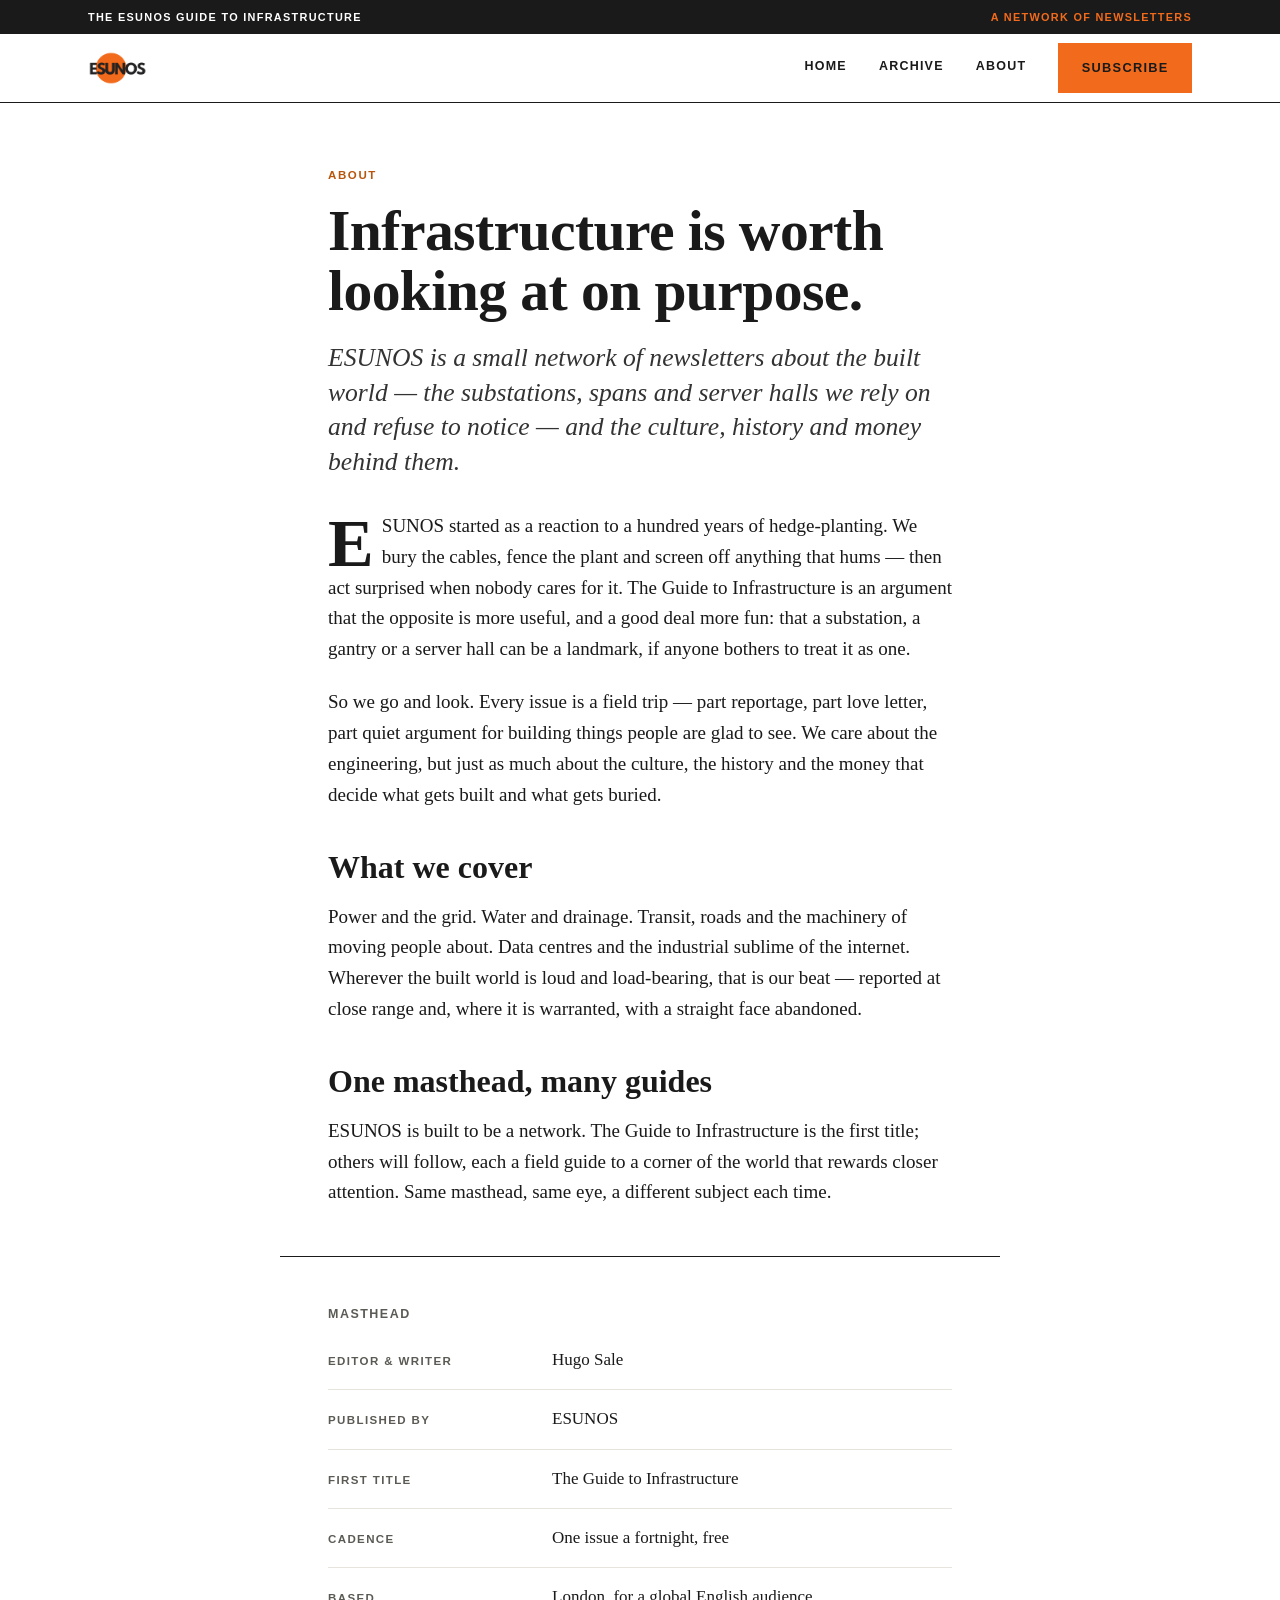
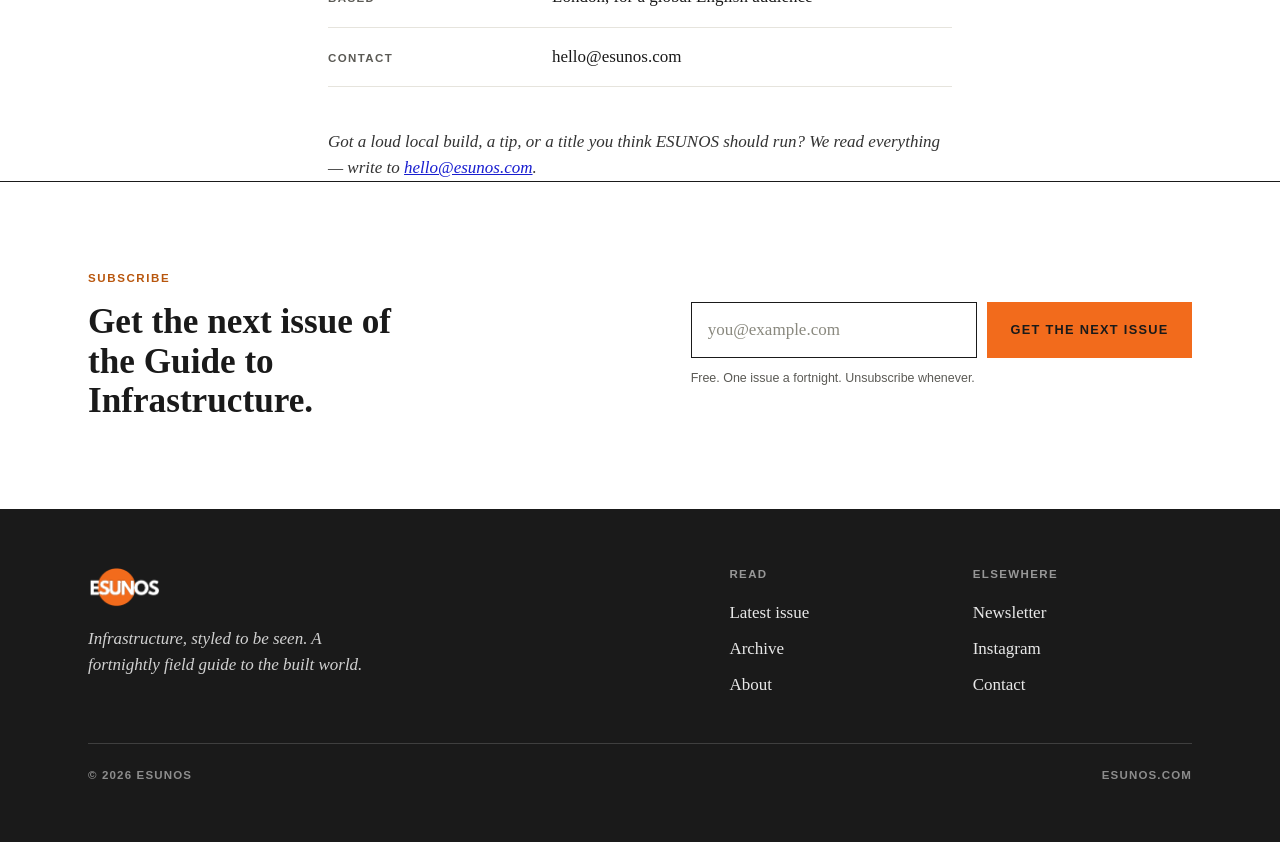
==== about.html @ c588db17 "Changes as usual" ====
<!DOCTYPE html>
<html lang="en">
<head>
  <meta charset="utf-8">
  <meta name="viewport" content="width=device-width, initial-scale=1">

  <!-- data-ref [O0000] -->
  <title>About — ESUNOS</title>
  <!-- data-ref [O0001] -->
  <meta name="description" content="ESUNOS is a network of newsletters about the built world — the substations, spans and server halls we rely on and refuse to notice — and the culture, history and money behind them.">

  <link rel="canonical" href="https://esunos.com/about.html">
  <link rel="icon" href="favicon.svg" type="image/svg+xml">
  <meta name="theme-color" content="#f26b1c">

  <!-- Open Graph / social share -->
  <meta property="og:type" content="website">
  <meta property="og:site_name" content="ESUNOS">
  <meta property="og:title" content="About — ESUNOS">
  <meta property="og:description" content="A network of newsletters about the built world, styled to be seen.">
  <meta property="og:url" content="https://esunos.com/about.html">
  <meta property="og:image" content="https://esunos.com/og-image.png">
  <meta name="twitter:card" content="summary_large_image">

  <link rel="stylesheet" href="styles.css">
</head>
<body>
  <a class="skip-link" href="#main">Skip to content</a>

  <!-- ===================== UTILITY BAR ===================== -->
  <div class="utilitybar">
    <div class="wrap">
      <!-- data-ref [O0600] -->
      <span data-ref="[O0600]">The ESUNOS Guide to Infrastructure</span>
      <!-- data-ref [O7700] -->
      <span class="utilitybar__issue" data-ref="[O7700]">A Network of Newsletters</span>
    </div>
  </div>

  <!-- ===================== MASTHEAD / NAV ===================== -->
  <header class="masthead">
    <div class="wrap">
      <a class="logo-link" href="index.html" aria-label="ESUNOS home">
        <img class="logo" src="logo.png" alt="ESUNOS" width="297" height="172">
      </a>
      <nav class="mainnav" aria-label="Primary">
        <div class="mainnav__links">
          <!-- data-ref [O6202] --><a class="navlink" href="index.html" data-ref="[O6202]">Home</a>
          <!-- data-ref [O6802] --><a class="navlink" href="index.html#dispatches" data-ref="[O6802]">Archive</a>
          <!-- data-ref [O7602] --><a class="navlink" href="about.html" aria-current="page" data-ref="[O7602]">About</a>
        </div>
        <a class="btn btn--orange" href="#subscribe">Subscribe</a>
      </nav>
    </div>
  </header>

  <main id="main">
    <article class="article">

      <!-- ===================== ABOUT HEADER ===================== -->
      <header class="read about-head">
        <!-- data-ref [O2507] -->
        <p class="eyebrow about__eyebrow" data-ref="[O2507]">About</p>
        <!-- data-ref [O2508] -->
        <h1 class="article__title" data-ref="[O2508]">Infrastructure is worth looking at on purpose.</h1>
        <!-- data-ref [O2514] -->
        <p class="article__deck" data-ref="[O2514]">ESUNOS is a small network of newsletters about the built world — the substations, spans and server halls we rely on and refuse to notice — and the culture, history and money behind them.</p>
      </header>

      <!-- ===================== ABOUT BODY ===================== -->
      <div class="read article__body">
        <!-- data-ref [O2520] -->
        <p data-ref="[O2520]">ESUNOS started as a reaction to a hundred years of hedge-planting. We bury the cables, fence the plant and screen off anything that hums — then act surprised when nobody cares for it. The Guide to Infrastructure is an argument that the opposite is more useful, and a good deal more fun: that a substation, a gantry or a server hall can be a landmark, if anyone bothers to treat it as one.</p>
        <!-- data-ref [O2529] -->
        <p data-ref="[O2529]">So we go and look. Every issue is a field trip — part reportage, part love letter, part quiet argument for building things people are glad to see. We care about the engineering, but just as much about the culture, the history and the money that decide what gets built and what gets buried.</p>

        <!-- data-ref [O2535] -->
        <h2 data-ref="[O2535]">What we cover</h2>
        <!-- data-ref [O2537] -->
        <p data-ref="[O2537]">Power and the grid. Water and drainage. Transit, roads and the machinery of moving people about. Data centres and the industrial sublime of the internet. Wherever the built world is loud and load-bearing, that is our beat — reported at close range and, where it is warranted, with a straight face abandoned.</p>

        <!-- data-ref [O2544] -->
        <h2 data-ref="[O2544]">One masthead, many guides</h2>
        <!-- data-ref [O2546] -->
        <p data-ref="[O2546]">ESUNOS is built to be a network. The Guide to Infrastructure is the first title; others will follow, each a field guide to a corner of the world that rewards closer attention. Same masthead, same eye, a different subject each time.</p>
      </div>

      <!-- ===================== MASTHEAD / CREDITS ===================== -->
      <section class="read about-masthead" aria-labelledby="masthead-heading">
        <!-- data-ref [O2553] -->
        <h2 class="label about-masthead__heading" id="masthead-heading" data-ref="[O2553]">Masthead</h2>
        <dl class="about-credits">
          <div class="about-credits__row">
            <!-- data-ref [O2555] --><dt class="about-credits__label" data-ref="[O2555]">Editor &amp; writer</dt>
            <!-- data-ref [O4355] --><dd class="about-credits__value" data-ref="[O4355]">Hugo Sale</dd>
          </div>
          <div class="about-credits__row">
            <!-- data-ref [O2558] --><dt class="about-credits__label" data-ref="[O2558]">Published by</dt>
            <!-- data-ref [O4358] --><dd class="about-credits__value" data-ref="[O4358]">ESUNOS</dd>
          </div>
          <div class="about-credits__row">
            <!-- data-ref [O2560] --><dt class="about-credits__label" data-ref="[O2560]">First title</dt>
            <!-- data-ref [O4360] --><dd class="about-credits__value" data-ref="[O4360]">The Guide to Infrastructure</dd>
          </div>
          <div class="about-credits__row">
            <!-- data-ref [O2563] --><dt class="about-credits__label" data-ref="[O2563]">Cadence</dt>
            <!-- data-ref [O4362] --><dd class="about-credits__value" data-ref="[O4362]">One issue a fortnight, free</dd>
          </div>
          <div class="about-credits__row">
            <!-- data-ref [O2565] --><dt class="about-credits__label" data-ref="[O2565]">Based</dt>
            <!-- data-ref [O4365] --><dd class="about-credits__value" data-ref="[O4365]">London, for a global English audience</dd>
          </div>
          <div class="about-credits__row">
            <!-- data-ref [O2567] --><dt class="about-credits__label" data-ref="[O2567]">Contact</dt>
            <!-- data-ref [O4367] --><dd class="about-credits__value" data-ref="[O4367]">hello@esunos.com</dd>
          </div>
        </dl>
      </section>

      <!-- ===================== CONTACT / PITCH ===================== -->
      <section class="read about-contact">
        <!-- data-ref [O2570] -->
        <p class="about-contact__line" data-ref="[O2570]">Got a loud local build, a tip, or a title you think ESUNOS should run? We read everything — write to <a href="mailto:hello@esunos.com">hello@esunos.com</a>.</p>
      </section>

    </article>

    <!-- ===================== CLOSING SUBSCRIBE BAND ===================== -->
    <section class="closing" id="subscribe" aria-labelledby="closing-heading">
      <div class="wrap closing__grid">
        <div>
          <!-- data-ref [O0676] -->
          <p class="eyebrow closing__eyebrow" data-ref="[O0676]">Subscribe</p>
          <!-- data-ref [O0677] -->
          <h2 class="closing__heading" id="closing-heading" data-ref="[O0677]">Get the next issue of the Guide to Infrastructure.</h2>
        </div>
        <form class="signup" data-esp="PLACEHOLDER" novalidate>
          <div class="signup__row">
            <label class="visually-hidden" for="about-email">Email address</label>
            <!-- data-ref [O5377] -->
            <input class="signup__input" id="about-email" name="email" type="email"
                   inputmode="email" autocomplete="email" required
                   placeholder="you@example.com" data-ref="[O5377]"
                   aria-describedby="about-note">
            <button class="btn btn--orange" type="submit">Get the next issue</button>
          </div>
          <!-- data-ref [O5380] -->
          <p class="signup__note" id="about-note" data-ref="[O5380]">Free. One issue a fortnight. Unsubscribe whenever.</p>
          <p class="signup__success" role="status" aria-live="polite">Thanks — check your inbox to confirm your subscription.</p>
        </form>
      </div>
    </section>
  </main>

  <!-- ===================== FOOTER ===================== -->
  <footer class="sitefooter">
    <div class="wrap">
      <div class="footer__top">
        <div class="footer__brand">
          <img class="logo logo--footer" src="logo-light.png" alt="ESUNOS" width="297" height="172">
          <!-- data-ref [O0690] -->
          <p class="footer__tagline" data-ref="[O0690]">Infrastructure, styled to be seen. A fortnightly field guide to the built world.</p>
        </div>
        <div class="footer__cols">
          <div>
            <!-- data-ref [O5688] -->
            <p class="footer__colhead" data-ref="[O5688]">Read</p>
            <ul class="footer__links">
              <!-- data-ref [O5689] --><li><a href="issue-01.html" data-ref="[O5689]">Latest issue</a></li>
              <!-- data-ref [O5691] --><li><a href="index.html#dispatches" data-ref="[O5691]">Archive</a></li>
              <!-- data-ref [O5692] --><li><a href="about.html" data-ref="[O5692]">About</a></li>
            </ul>
          </div>
          <div>
            <!-- data-ref [O7688] -->
            <p class="footer__colhead" data-ref="[O7688]">Elsewhere</p>
            <ul class="footer__links">
              <!-- data-ref [O7689] --><li><a href="index.html#subscribe" data-ref="[O7689]">Newsletter</a></li>
              <!-- data-ref [O7691] --><li><a href="about.html" data-ref="[O7691]">Instagram</a></li>
              <!-- data-ref [O7692] --><li><a href="about.html" data-ref="[O7692]">Contact</a></li>
            </ul>
          </div>
        </div>
      </div>
      <div class="footer__bottom">
        <!-- data-ref [O0696] -->
        <span data-ref="[O0696]">© 2026 ESUNOS</span>
        <!-- data-ref [O8696] -->
        <span data-ref="[O8696]">esunos.com</span>
      </div>
    </div>
  </footer>

  <script src="subscribe.js" defer></script>
</body>
</html>
---- styles.css ----
/* =============================================================
   ESUNOS — Landing page styles
   Grounded in: ESUNOS Website Sketch (page 1), build audit
   (2026-09-21), brand notes. Colours sampled directly from the
   sketch render. See README.md and CONTENT.md.
   ============================================================= */

/* ---- Design tokens ---------------------------------------- */
:root {
  /* Neutrals (the ~90% base) */
  --ink:            #1a1a1a;   /* text, utility bar, footer      */
  --paper:          #ffffff;   /* main background                */
  --paper-warm:     #f9f8f4;   /* alternating band background    */
  --paper-place:    #f4f1ea;   /* image placeholder fill         */
  --meta:           #5b5a55;   /* secondary / meta text (>=4.5:1) */
  --hairline:       #e6e4dd;   /* rules on light backgrounds     */
  --hairline-ink:   rgba(255,255,255,.16); /* rules on dark      */

  /* Accents (the ~10%) — used sparingly, never as large fills */
  --orange:         #f26b1c;   /* BRAND orange: logo + CTA fills */
  --orange-deep:    #b8560d;   /* orange TEXT on light bg (~4.8:1)*/
  --blue:           #191ed0;   /* secondary accent, sparingly    */

  --on-orange:      #1a1a1a;   /* ink text on orange (~6.9:1)    */
  --on-ink:         #ffffff;   /* text on ink                    */

  /* Type */
  --serif: "Times New Roman", Times, "Liberation Serif", Georgia, serif;
  --sans:  "Helvetica Neue", Arial, "Segoe UI", system-ui, -apple-system, sans-serif;

  /* Layout */
  --wrap: 1200px;
  --gutter: clamp(1rem, 4vw, 3rem);
  --rule: 1px solid var(--hairline);
}

/* ---- Reset ------------------------------------------------- */
*, *::before, *::after { box-sizing: border-box; }
* { margin: 0; }
html { -webkit-text-size-adjust: 100%; scroll-behavior: smooth; }
body {
  font-family: var(--serif);
  color: var(--ink);
  background: var(--paper);
  line-height: 1.55;
  font-size: 1.0625rem;
  -webkit-font-smoothing: antialiased;
  text-rendering: optimizeLegibility;
}
img, svg { display: block; max-width: 100%; }
a { color: inherit; }
button { font: inherit; cursor: pointer; }
input { font: inherit; }
:focus-visible {
  outline: 2px solid var(--blue);
  outline-offset: 2px;
}
@media (prefers-reduced-motion: reduce) {
  html { scroll-behavior: auto; }
  * { transition: none !important; animation: none !important; }
}

/* ---- Helpers ----------------------------------------------- */
.wrap { width: 100%; max-width: var(--wrap); margin-inline: auto; padding-inline: var(--gutter); }

.eyebrow {                     /* small uppercase UI label */
  font-family: var(--sans);
  font-size: .72rem;
  font-weight: 700;
  letter-spacing: .14em;
  text-transform: uppercase;
}
.label {                       /* medium uppercase label */
  font-family: var(--sans);
  font-size: .78rem;
  font-weight: 700;
  letter-spacing: .12em;
  text-transform: uppercase;
  color: var(--meta);
}
.accent-orange { color: var(--orange-deep); }
.accent-blue   { color: var(--blue); }

.skip-link {
  position: absolute; left: -999px; top: 0; z-index: 100;
  background: var(--ink); color: var(--on-ink);
  padding: .6rem 1rem; font-family: var(--sans); font-size: .85rem;
}
.skip-link:focus { left: .5rem; top: .5rem; }

.visually-hidden {
  position: absolute !important; width: 1px; height: 1px;
  padding: 0; margin: -1px; overflow: hidden; clip: rect(0 0 0 0);
  white-space: nowrap; border: 0;
}

/* ---- Buttons ----------------------------------------------- */
.btn {
  display: inline-block;
  font-family: var(--sans);
  font-size: .8rem;
  font-weight: 700;
  letter-spacing: .1em;
  text-transform: uppercase;
  text-decoration: none;
  padding: .85rem 1.4rem;
  border: 1px solid transparent;
  transition: background-color .15s ease, color .15s ease;
  white-space: nowrap;
}
.btn--orange { background: var(--orange); color: var(--on-orange); }
.btn--orange:hover { background: #e05f11; }
.btn--ink { background: var(--ink); color: var(--on-ink); }
.btn--ink:hover { background: #000; }

/* ---- Utility bar ------------------------------------------- */
.utilitybar {
  background: var(--ink);
  color: var(--on-ink);
}
.utilitybar .wrap {
  display: flex; justify-content: space-between; align-items: center;
  gap: 1rem; min-height: 34px;
  font-family: var(--sans); font-size: .68rem;
  font-weight: 700; letter-spacing: .12em; text-transform: uppercase;
}
.utilitybar__issue { color: var(--orange); }  /* orange on ink = ~5.7:1 */

/* ---- Header / nav ------------------------------------------ */
.masthead {
  position: sticky; top: 0; z-index: 50;
  background: var(--paper);
  border-bottom: 1px solid var(--ink);
}
.masthead .wrap {
  display: flex; align-items: center; justify-content: space-between;
  gap: 1rem; min-height: 68px;
}
.logo-link { display: inline-flex; align-items: center; }
.logo {                          /* the ESUNOS mark (raster, transparent) */
  height: 34px; width: auto; display: block;
}
@media (max-width: 640px) { .logo { height: 30px; } }
.mainnav { display: flex; align-items: center; gap: clamp(1rem, 2.5vw, 2.2rem); }
.mainnav__links { display: flex; gap: clamp(1rem, 2.5vw, 2.2rem); }
.mainnav a.navlink {
  font-family: var(--sans); font-size: .78rem; font-weight: 700;
  letter-spacing: .1em; text-transform: uppercase; text-decoration: none;
  color: var(--ink); padding: .3rem 0; border-bottom: 2px solid transparent;
}
.mainnav a.navlink:hover { border-bottom-color: var(--orange); }

/* ---- Section rhythm ---------------------------------------- */
main > section { padding-block: clamp(3rem, 7vw, 5.5rem); }
.section-rule { border: 0; border-top: var(--rule); margin: 0; }

/* ---- Hero -------------------------------------------------- */
.hero__eyebrow { color: var(--orange-deep); margin-bottom: 1.4rem; }
.hero__title {
  font-weight: 700;
  font-size: clamp(2.6rem, 7vw, 4.7rem);
  line-height: 1.02;
  letter-spacing: -.01em;
  max-width: 14ch;
  margin-bottom: 1.6rem;
}
.hero__deck {
  font-style: italic;
  font-size: clamp(1.15rem, 2.2vw, 1.45rem);
  line-height: 1.4;
  color: #333;
  max-width: 42ch;
  margin-bottom: 2.2rem;
}

/* ---- Subscribe form (hero + closing band) ------------------ */
.signup { max-width: 34rem; }
.signup__row { display: flex; flex-wrap: wrap; gap: .6rem; }
.signup__input {
  flex: 1 1 16rem;
  min-width: 0;
  padding: .85rem 1rem;
  border: 1px solid var(--ink);
  background: var(--paper);
  color: var(--ink);
  border-radius: 0;
}
.signup__input::placeholder { color: #8a897f; }
.signup__note {
  font-family: var(--sans); font-size: .78rem; color: var(--meta);
  margin-top: .7rem;
}
.signup__success {
  display: none;
  font-family: var(--sans); font-size: .9rem; font-weight: 600;
  color: var(--ink);
  border-left: 3px solid var(--orange);
  padding: .4rem 0 .4rem .9rem;
}
.signup.is-success .signup__row,
.signup.is-success .signup__note { display: none; }
.signup.is-success .signup__success { display: block; }

/* ---- Featured issue --------------------------------------- */
.featured__grid {
  display: grid;
  grid-template-columns: 1.7fr 1fr;
  gap: clamp(2rem, 5vw, 4rem);
  align-items: start;
}
.featured__label { color: var(--meta); margin-bottom: 1.2rem; }
.figure {
  border: 1px solid var(--hairline);
  background: var(--paper-place);
  aspect-ratio: 16 / 10;
  display: flex; align-items: flex-end;
  padding: 1rem 1.2rem;
}
.figure__caption {
  font-family: var(--sans); font-size: .72rem; font-weight: 700;
  letter-spacing: .1em; text-transform: uppercase; color: var(--meta);
}
.featured__headline {
  font-weight: 700;
  font-size: clamp(1.8rem, 3.4vw, 2.5rem);
  line-height: 1.08;
  margin: 1.6rem 0 1rem;
}
.featured__headline a { text-decoration: none; }
.featured__headline a:hover { text-decoration: underline; }
.featured__body { max-width: 52ch; margin-bottom: 1.8rem; }
.featured__foot { display: flex; align-items: center; gap: 1.2rem; flex-wrap: wrap; }
.featured__byline { font-style: italic; color: var(--meta); font-size: .95rem; }

/* In this issue (right rail) */
.rail__heading {
  color: var(--ink); padding-bottom: .9rem;
  border-bottom: 1px solid var(--ink); margin-bottom: .2rem;
}
.rail__list { list-style: none; padding: 0; margin: 0 0 1.8rem; }
.rail__item {
  display: grid; grid-template-columns: 2.2rem 1fr; gap: .4rem;
  padding: .85rem 0; border-bottom: var(--rule);
  align-items: baseline;
}
.rail__num {
  font-family: var(--sans); font-weight: 700; font-size: .82rem;
  color: var(--orange-deep); letter-spacing: .04em;
}
.rail__title { font-size: 1.02rem; line-height: 1.3; }

/* Blue stat box (the only solid accent fill) */
.statbox { background: var(--blue); color: #fff; padding: 1.5rem 1.6rem; }
.statbox__label {
  font-family: var(--sans); font-size: .72rem; font-weight: 700;
  letter-spacing: .12em; text-transform: uppercase; opacity: .85;
}
.statbox__number {
  font-family: var(--serif); font-weight: 700; font-size: 3rem;
  line-height: 1; margin: .3rem 0 .6rem;
}
.statbox__caption { font-size: .98rem; line-height: 1.4; opacity: .92; }

/* ---- Recent dispatches ------------------------------------ */
.dispatches__head {
  display: flex; justify-content: space-between; align-items: baseline;
  gap: 1rem; flex-wrap: wrap;
  padding-bottom: 1rem; border-bottom: 1px solid var(--ink);
  margin-bottom: 2rem;
}
.dispatches__title { font-weight: 700; font-size: clamp(1.7rem, 3vw, 2.3rem); }
.dispatches__more {
  font-family: var(--sans); font-size: .78rem; font-weight: 700;
  letter-spacing: .1em; text-transform: uppercase;
  color: var(--blue); text-decoration: none;
}
.dispatches__more:hover { text-decoration: underline; }
.dispatch-grid {
  display: grid; grid-template-columns: repeat(3, 1fr);
  gap: clamp(1.4rem, 3vw, 2.4rem) clamp(1.6rem, 3.5vw, 3rem);
}
.dispatch { border-top: 1px solid var(--ink); padding-top: 1rem; }
.dispatch__kicker { margin-bottom: .7rem; }
.dispatch__kicker.is-orange { color: var(--orange-deep); }
.dispatch__kicker.is-blue   { color: var(--blue); }
.dispatch__title {
  font-weight: 700; font-size: 1.3rem; line-height: 1.14; margin-bottom: .8rem;
}
.dispatch__title a { text-decoration: none; }
.dispatch__title a:hover { text-decoration: underline; }
.dispatch__meta { font-family: var(--sans); font-size: .76rem; color: var(--meta); letter-spacing: .03em; }

/* ---- Network band ----------------------------------------- */
.network { background: var(--paper-warm); }
.network__label { color: var(--meta); margin-bottom: 1rem; }
.network__heading {
  font-weight: 700; font-size: clamp(1.7rem, 3.2vw, 2.4rem);
  line-height: 1.1; max-width: 22ch; margin-bottom: 2.4rem;
}
.guide-grid { display: grid; grid-template-columns: repeat(3, 1fr); gap: clamp(1rem, 2.5vw, 1.6rem); }
.guide {
  background: var(--paper);
  border: 1px solid var(--hairline);
  padding: 1.4rem 1.5rem 1.6rem;
  min-height: 8.5rem;
}
.guide--live { border-color: var(--ink); }
.guide__status {
  display: flex; align-items: center; justify-content: space-between;
  gap: .5rem; margin-bottom: 1rem;
}
.guide__status .eyebrow { color: var(--meta); }
.guide--live .guide__status .eyebrow { color: var(--orange-deep); }
.guide__dot { width: .6rem; height: .6rem; border-radius: 50%; background: var(--orange); }
.guide__title { font-weight: 700; font-size: 1.4rem; line-height: 1.1; margin-bottom: .5rem; }
.guide--coming .guide__title { color: var(--meta); }
.guide__desc { font-size: .98rem; color: var(--meta); }

/* ---- Closing subscribe band ------------------------------- */
.closing { border-top: 1px solid var(--ink); }
.closing__grid {
  display: grid; grid-template-columns: 1.1fr 1fr;
  gap: clamp(1.5rem, 4vw, 3.5rem); align-items: center;
}
.closing__eyebrow { color: var(--orange-deep); margin-bottom: .9rem; }
.closing__heading {
  font-weight: 700; font-size: clamp(1.6rem, 3vw, 2.2rem);
  line-height: 1.12; max-width: 20ch;
}

/* ---- Footer ------------------------------------------------ */
.sitefooter { background: var(--ink); color: var(--on-ink); }
.sitefooter .wrap { padding-block: clamp(2.6rem, 5vw, 3.6rem); }
.footer__top {
  display: grid; grid-template-columns: 1.3fr 1fr; gap: 2.5rem;
  padding-bottom: 2.2rem; border-bottom: 1px solid var(--hairline-ink);
}
.footer__brand .logo--footer { height: 42px; margin-bottom: 1.1rem; }
.footer__tagline { font-style: italic; max-width: 34ch; color: rgba(255,255,255,.8); }
.footer__cols { display: grid; grid-template-columns: 1fr 1fr; gap: 1.5rem; }
.footer__colhead {
  font-family: var(--sans); font-size: .72rem; font-weight: 700;
  letter-spacing: .12em; text-transform: uppercase;
  color: rgba(255,255,255,.55); margin-bottom: 1rem;
}
.footer__links { list-style: none; padding: 0; margin: 0; }
.footer__links li { margin-bottom: .6rem; }
.footer__links a { text-decoration: none; color: rgba(255,255,255,.9); }
.footer__links a:hover { color: var(--orange); }
.footer__bottom {
  display: flex; justify-content: space-between; gap: 1rem; flex-wrap: wrap;
  padding-top: 1.4rem;
  font-family: var(--sans); font-size: .72rem; font-weight: 700;
  letter-spacing: .1em; text-transform: uppercase; color: rgba(255,255,255,.5);
}

/* ---- Responsive -------------------------------------------- */
@media (max-width: 900px) {
  .featured__grid { grid-template-columns: 1fr; }
  .closing__grid { grid-template-columns: 1fr; }
  .dispatch-grid { grid-template-columns: repeat(2, 1fr); }
  .footer__top { grid-template-columns: 1fr; gap: 2rem; }
}
@media (max-width: 640px) {
  .mainnav__links { display: none; }          /* keep logo + Subscribe */
  .utilitybar__issue { display: none; }
  .dispatch-grid { grid-template-columns: 1fr; }
  .guide-grid { grid-template-columns: 1fr; }
  .hero__title { font-size: clamp(2.3rem, 11vw, 3rem); }
  .statbox__number { font-size: 2.5rem; }
}

/* =============================================================
   ARTICLE / ISSUE PAGE  (issue-01.html)
   Shares tokens, header, footer and forms with the landing page.
   Grounded in the Website Sketch, page 2.
   ============================================================= */

/* Centred reading column */
.read { width: 100%; max-width: 720px; margin-inline: auto; padding-inline: var(--gutter); }

.article { padding-top: clamp(2.5rem, 6vw, 4rem); }

/* --- Article header --- */
.article__meta { display: flex; align-items: center; gap: .8rem; flex-wrap: wrap; margin-bottom: 1.4rem; }
.pill {
  display: inline-block; background: var(--blue); color: #fff;
  font-family: var(--sans); font-size: .68rem; font-weight: 700;
  letter-spacing: .12em; text-transform: uppercase; padding: .35rem .6rem;
}
.article__kicker { color: var(--meta); }
.article__title {
  font-weight: 700; font-size: clamp(2.2rem, 5.5vw, 3.6rem);
  line-height: 1.05; letter-spacing: -.01em; margin-bottom: 1.2rem;
}
.article__deck {
  font-style: italic; font-size: clamp(1.2rem, 2.4vw, 1.6rem);
  line-height: 1.35; color: #333; margin-bottom: 2rem;
}
.byline {
  display: flex; align-items: center; gap: .9rem;
  padding: 1.1rem 0; border-top: var(--rule); border-bottom: var(--rule);
}
.byline__avatar {
  width: 44px; height: 44px; border-radius: 50%; flex: none;
  background: var(--paper-place); border: 1px solid var(--hairline);
  object-fit: cover; overflow: hidden;
  display: flex; align-items: center; justify-content: center;
  font-family: var(--sans); font-size: .55rem; font-weight: 700;
  letter-spacing: .08em; color: var(--meta); text-align: center; text-transform: uppercase;
}
.byline__name { font-family: var(--sans); font-weight: 700; font-size: .82rem; letter-spacing: .06em; text-transform: uppercase; }
.byline__meta { font-family: var(--sans); font-size: .78rem; color: var(--meta); margin-top: .15rem; }

/* --- Figures / photo areas --- */
.figure--bleed {
  aspect-ratio: 16 / 9; margin-block: clamp(2rem, 5vw, 3.5rem);
  border-block: 1px solid var(--hairline);
}
.figure--inline { aspect-ratio: 3 / 2; margin-block: clamp(1.8rem, 4vw, 2.8rem); }
.figure__caption { line-height: 1.4; }

/* --- Article body --- */
.article__body { font-size: 1.1875rem; line-height: 1.62; }
.article__body > p { margin-bottom: 1.4rem; }
.article__body > p:first-of-type::first-letter {
  float: left; font-weight: 700; font-size: 3.6em; line-height: .82;
  padding: .06em .12em .02em 0; color: var(--ink);
}
.article__body h2 {
  font-weight: 700; font-size: clamp(1.5rem, 3vw, 2rem);
  line-height: 1.15; margin: 2.4rem 0 1rem;
}
.article__body a { color: var(--blue); }

.pullquote {
  border-top: 3px solid var(--orange);
  margin: 2.6rem 0; padding-top: 1.4rem;
}
.pullquote p {
  font-weight: 700; font-size: clamp(1.5rem, 3vw, 2rem);
  line-height: 1.18; margin-bottom: .9rem;
}
.pullquote cite {
  font-family: var(--sans); font-style: normal; font-size: .74rem;
  font-weight: 700; letter-spacing: .1em; text-transform: uppercase; color: var(--meta);
}

.keylist { list-style: none; padding: 0; margin: 1.6rem 0; }
.keylist li {
  display: grid; grid-template-columns: 2.4rem 1fr; gap: .5rem;
  padding: 1.1rem 0; border-bottom: var(--rule); align-items: baseline;
}
.keylist__num { font-family: var(--sans); font-weight: 700; font-size: .9rem; color: var(--orange-deep); }
.keylist b { font-weight: 700; }

/* --- Back link --- */
.article__back { padding-top: clamp(1.5rem, 4vw, 2.5rem); }
.article__back a {
  font-family: var(--sans); font-size: .78rem; font-weight: 700;
  letter-spacing: .08em; text-transform: uppercase; text-decoration: none; color: var(--blue);
}
.article__back a:hover { text-decoration: underline; }

/* --- About page --- */
.about__eyebrow { color: var(--orange-deep); margin-bottom: 1rem; }
.about-masthead {
  padding-top: clamp(2rem, 5vw, 3rem);
  margin-top: clamp(2rem, 5vw, 3rem);
  border-top: 1px solid var(--ink);
}
.about-masthead__heading { color: var(--meta); margin-bottom: .4rem; }
.about-credits { display: grid; }
.about-credits__row {
  display: grid; grid-template-columns: 13rem 1fr; gap: 1rem;
  padding: 1rem 0; border-bottom: var(--rule); align-items: baseline;
}
.about-credits__label {
  font-family: var(--sans); font-size: .72rem; font-weight: 700;
  letter-spacing: .12em; text-transform: uppercase; color: var(--meta);
}
.about-credits__value { font-size: 1.0625rem; }
.about-credits__value a, .about-contact__line a { color: var(--blue); }
.about-contact { padding-top: clamp(1.8rem, 4vw, 2.6rem); }
.about-contact__line { font-style: italic; color: #333; }

@media (max-width: 640px) {
  .article__title { font-size: clamp(2rem, 9vw, 2.6rem); }
  .about-credits__row { grid-template-columns: 1fr; gap: .2rem; }
}
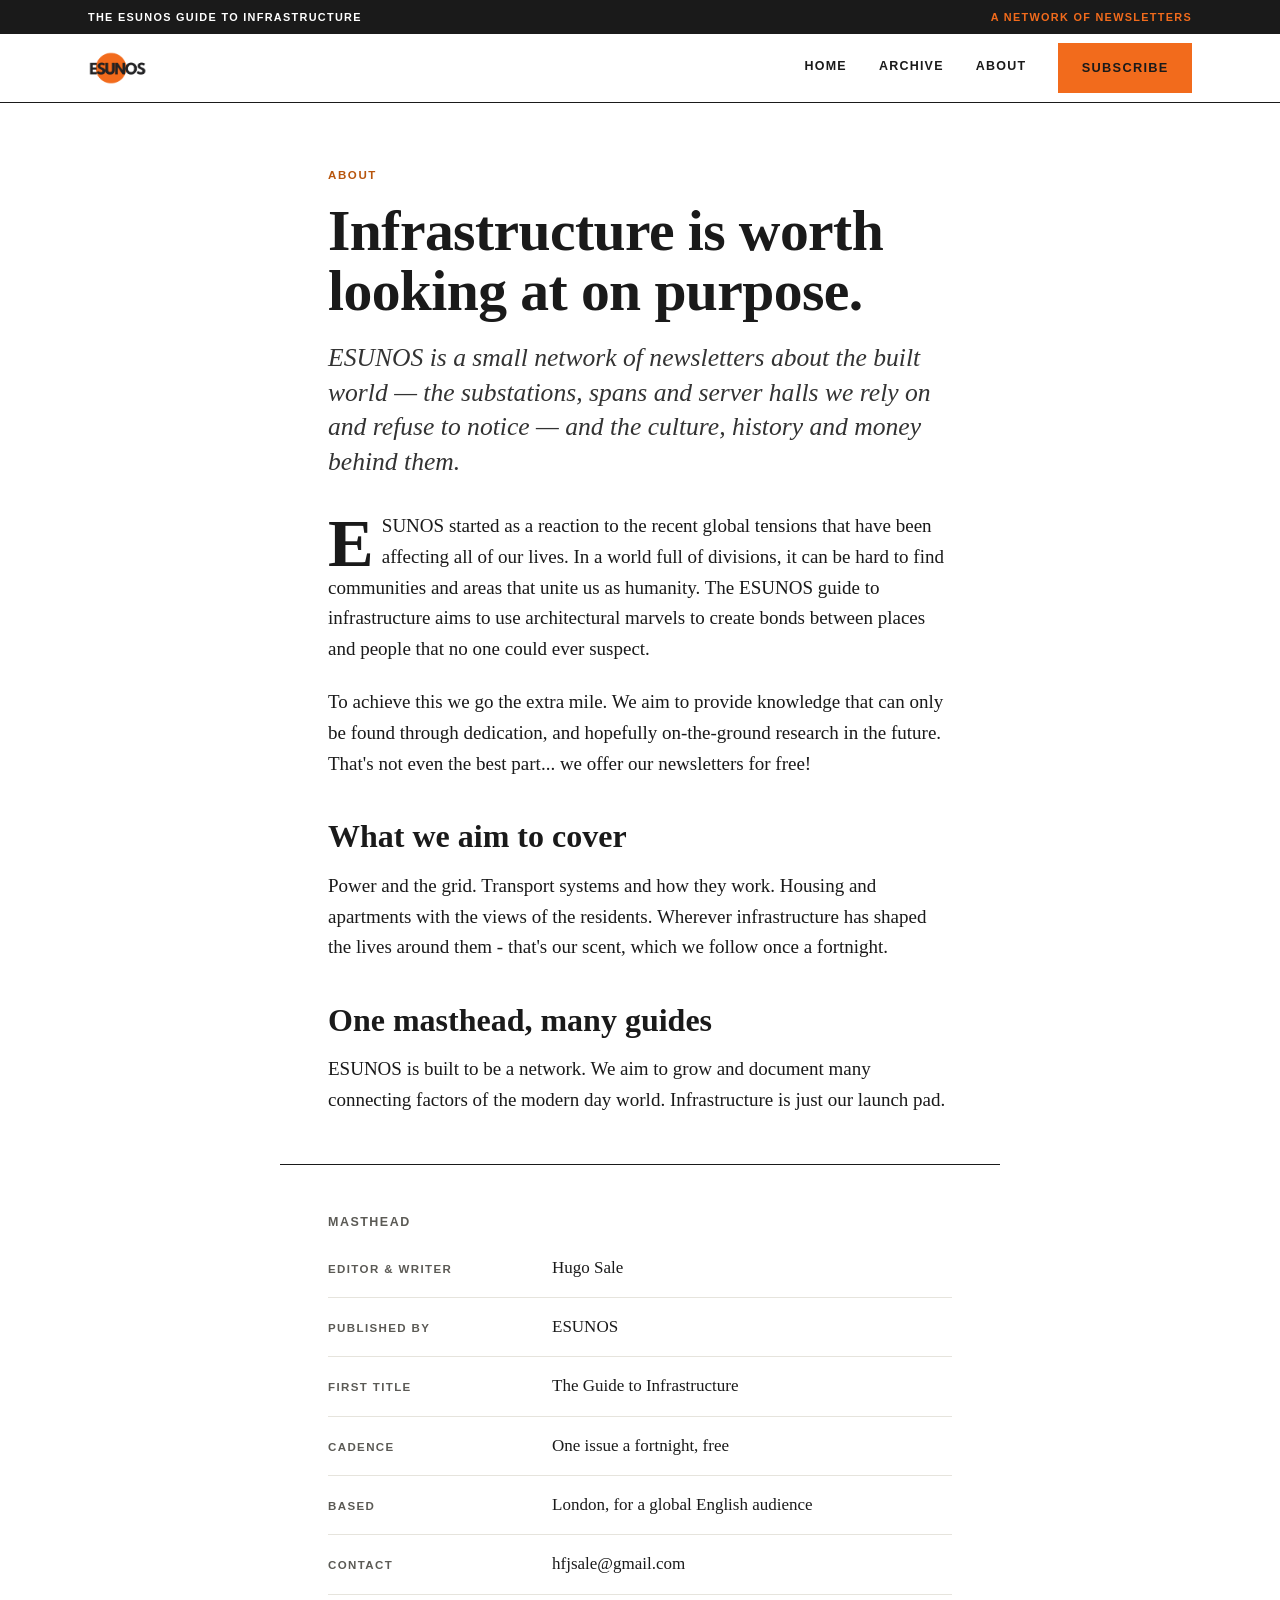
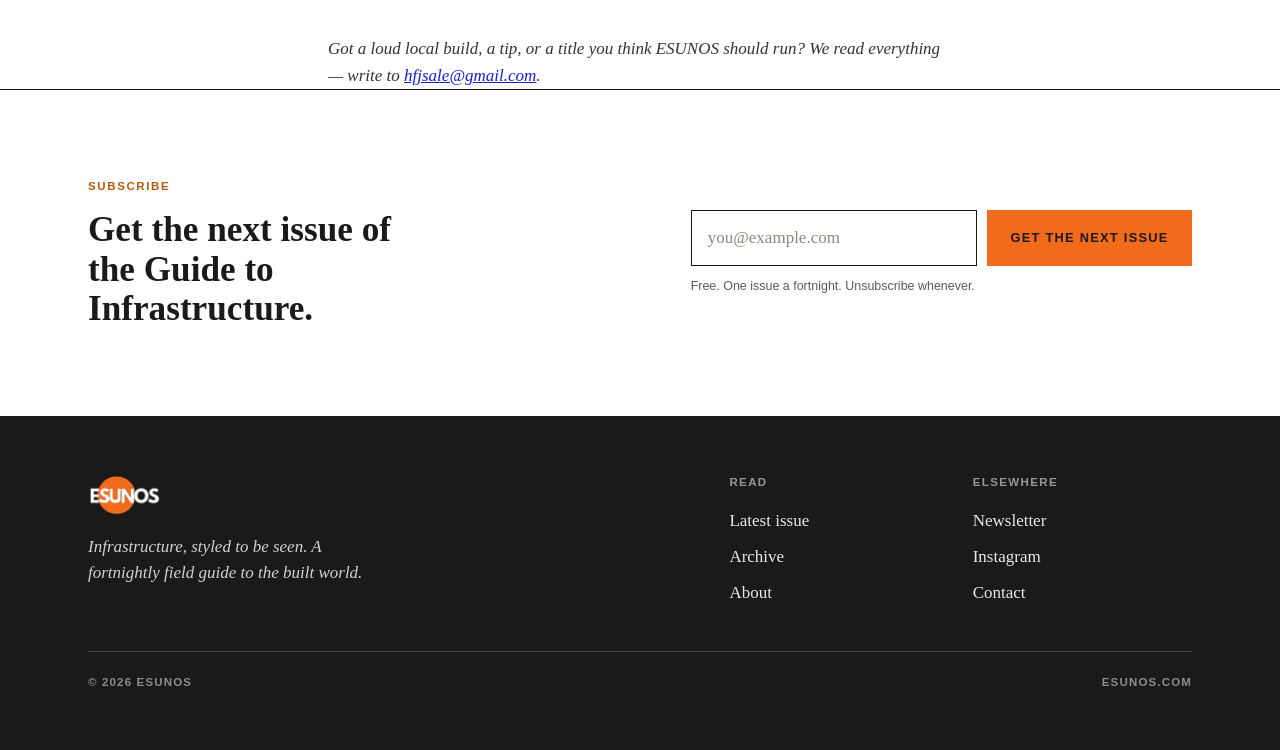
==== commit 39f8922a: "Update About page content and contact email" ====
--- a/about.html
+++ b/about.html
@@ -7,7 +7,7 @@
   <!-- data-ref [O0000] -->
   <title>About — ESUNOS</title>
   <!-- data-ref [O0001] -->
-  <meta name="description" content="ESUNOS is a network of newsletters about the built world — the substations, spans and server halls we rely on and refuse to notice — and the culture, history and money behind them.">
+  <meta name="description" content="ESUNOS aims to grow into a community that can connect people to the built world - the culture, history, design and the money that drives the force to create infrastructure.">
 
   <link rel="canonical" href="https://esunos.com/about.html">
   <link rel="icon" href="favicon.svg" type="image/svg+xml">
@@ -70,19 +70,19 @@
       <!-- ===================== ABOUT BODY ===================== -->
       <div class="read article__body">
         <!-- data-ref [O2520] -->
-        <p data-ref="[O2520]">ESUNOS started as a reaction to a hundred years of hedge-planting. We bury the cables, fence the plant and screen off anything that hums — then act surprised when nobody cares for it. The Guide to Infrastructure is an argument that the opposite is more useful, and a good deal more fun: that a substation, a gantry or a server hall can be a landmark, if anyone bothers to treat it as one.</p>
+        <p data-ref="[O2520]">ESUNOS started as a reaction to the recent global tensions that have been affecting all of our lives. In a world full of divisions, it can be hard to find communities and areas that unite us as humanity. The ESUNOS guide to infrastructure aims to use architectural marvels to create bonds between places and people that no one could ever suspect.</p>
         <!-- data-ref [O2529] -->
-        <p data-ref="[O2529]">So we go and look. Every issue is a field trip — part reportage, part love letter, part quiet argument for building things people are glad to see. We care about the engineering, but just as much about the culture, the history and the money that decide what gets built and what gets buried.</p>
+        <p data-ref="[O2529]">To achieve this we go the extra mile. We aim to provide knowledge that can only be found through dedication, and hopefully on-the-ground research in the future. That's not even the best part... we offer our newsletters for free!</p>
 
         <!-- data-ref [O2535] -->
-        <h2 data-ref="[O2535]">What we cover</h2>
+        <h2 data-ref="[O2535]">What we aim to cover</h2>
         <!-- data-ref [O2537] -->
-        <p data-ref="[O2537]">Power and the grid. Water and drainage. Transit, roads and the machinery of moving people about. Data centres and the industrial sublime of the internet. Wherever the built world is loud and load-bearing, that is our beat — reported at close range and, where it is warranted, with a straight face abandoned.</p>
+        <p data-ref="[O2537]">Power and the grid. Transport systems and how they work. Housing and apartments with the views of the residents. Wherever infrastructure has shaped the lives around them - that's our scent, which we follow once a fortnight.</p>
 
         <!-- data-ref [O2544] -->
         <h2 data-ref="[O2544]">One masthead, many guides</h2>
         <!-- data-ref [O2546] -->
-        <p data-ref="[O2546]">ESUNOS is built to be a network. The Guide to Infrastructure is the first title; others will follow, each a field guide to a corner of the world that rewards closer attention. Same masthead, same eye, a different subject each time.</p>
+        <p data-ref="[O2546]">ESUNOS is built to be a network. We aim to grow and document many connecting factors of the modern day world. Infrastructure is just our launch pad.</p>
       </div>
 
       <!-- ===================== MASTHEAD / CREDITS ===================== -->
@@ -112,7 +112,7 @@
           </div>
           <div class="about-credits__row">
             <!-- data-ref [O2567] --><dt class="about-credits__label" data-ref="[O2567]">Contact</dt>
-            <!-- data-ref [O4367] --><dd class="about-credits__value" data-ref="[O4367]">hello@esunos.com</dd>
+            <!-- data-ref [O4367] --><dd class="about-credits__value" data-ref="[O4367]">hfjsale@gmail.com</dd>
           </div>
         </dl>
       </section>
@@ -120,7 +120,7 @@
       <!-- ===================== CONTACT / PITCH ===================== -->
       <section class="read about-contact">
         <!-- data-ref [O2570] -->
-        <p class="about-contact__line" data-ref="[O2570]">Got a loud local build, a tip, or a title you think ESUNOS should run? We read everything — write to <a href="mailto:hello@esunos.com">hello@esunos.com</a>.</p>
+        <p class="about-contact__line" data-ref="[O2570]">Got a loud local build, a tip, or a title you think ESUNOS should run? We read everything — write to <a href="mailto:hfjsale@gmail.com">hfjsale@gmail.com</a>.</p>
       </section>
 
     </article>
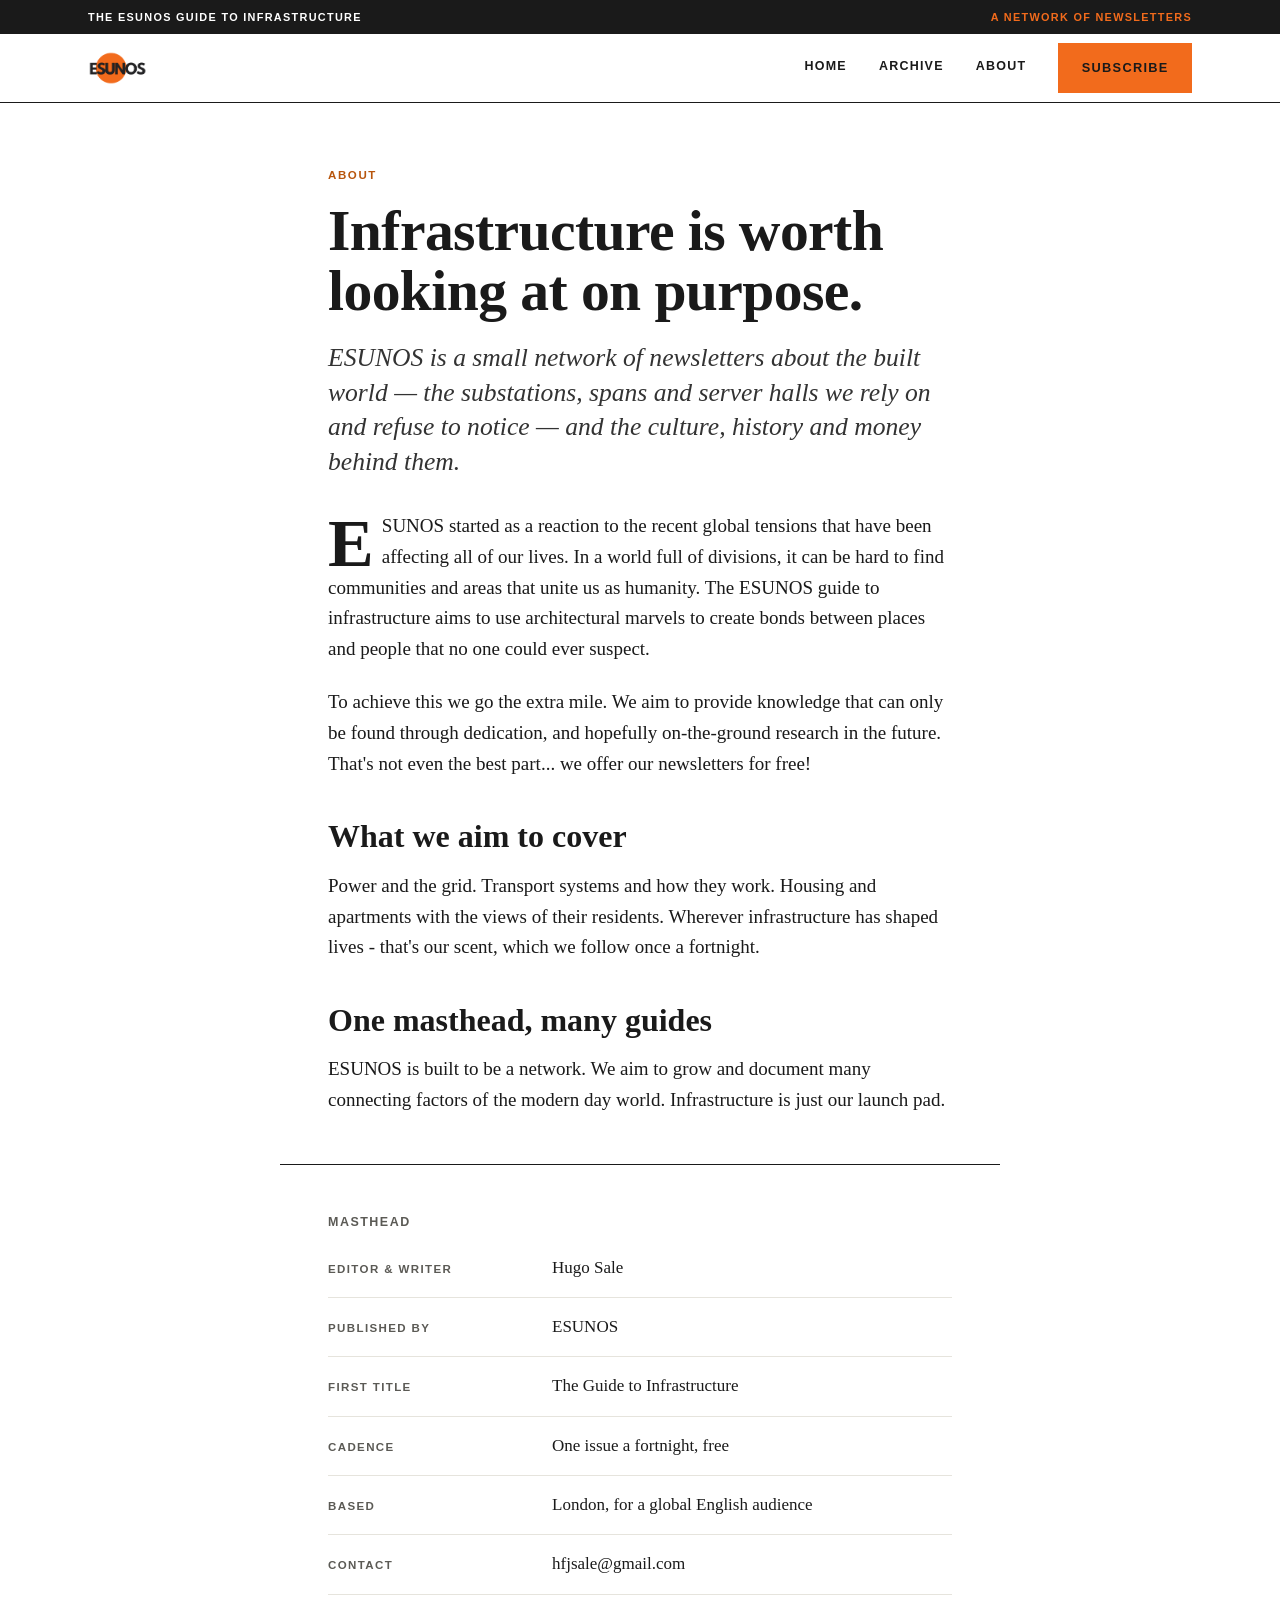
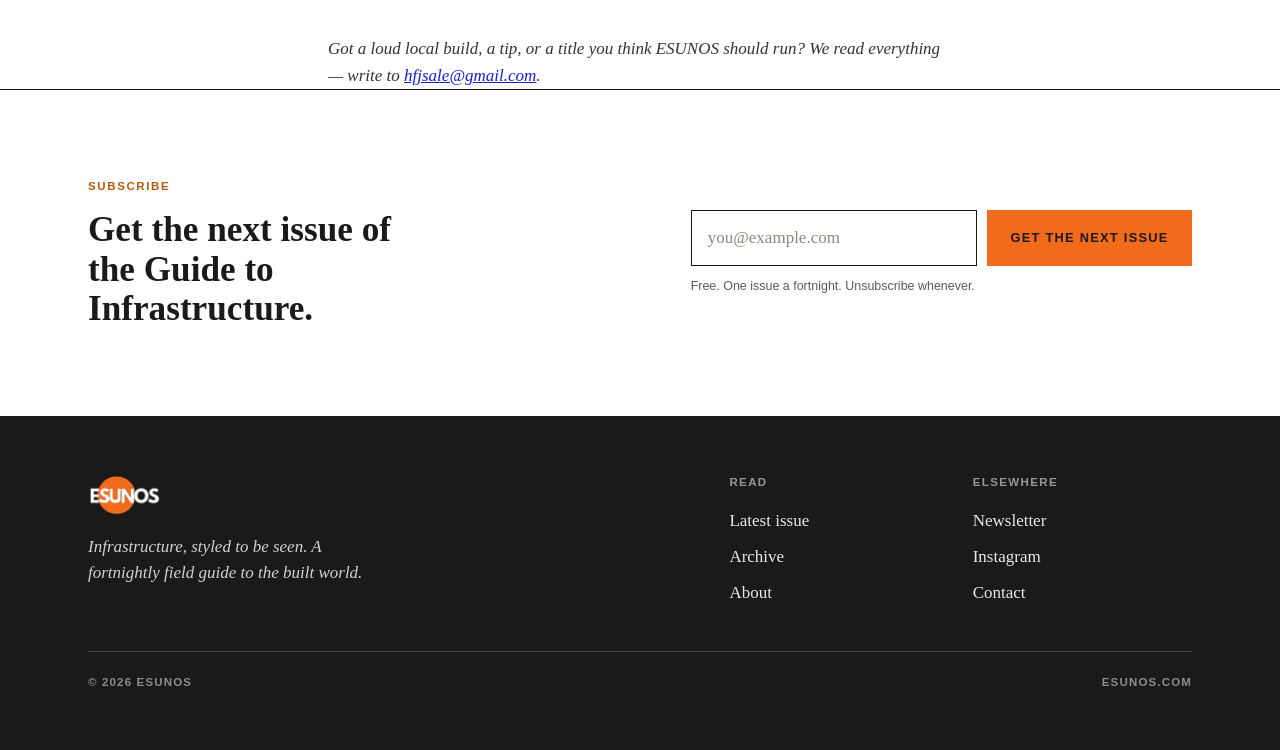
==== commit c6f0677a: "Fix wording in about.html paragraph" ====
--- a/about.html
+++ b/about.html
@@ -77,7 +77,7 @@
         <!-- data-ref [O2535] -->
         <h2 data-ref="[O2535]">What we aim to cover</h2>
         <!-- data-ref [O2537] -->
-        <p data-ref="[O2537]">Power and the grid. Transport systems and how they work. Housing and apartments with the views of the residents. Wherever infrastructure has shaped the lives around them - that's our scent, which we follow once a fortnight.</p>
+        <p data-ref="[O2537]">Power and the grid. Transport systems and how they work. Housing and apartments with the views of their residents. Wherever infrastructure has shaped lives - that's our scent, which we follow once a fortnight.</p>
 
         <!-- data-ref [O2544] -->
         <h2 data-ref="[O2544]">One masthead, many guides</h2>
